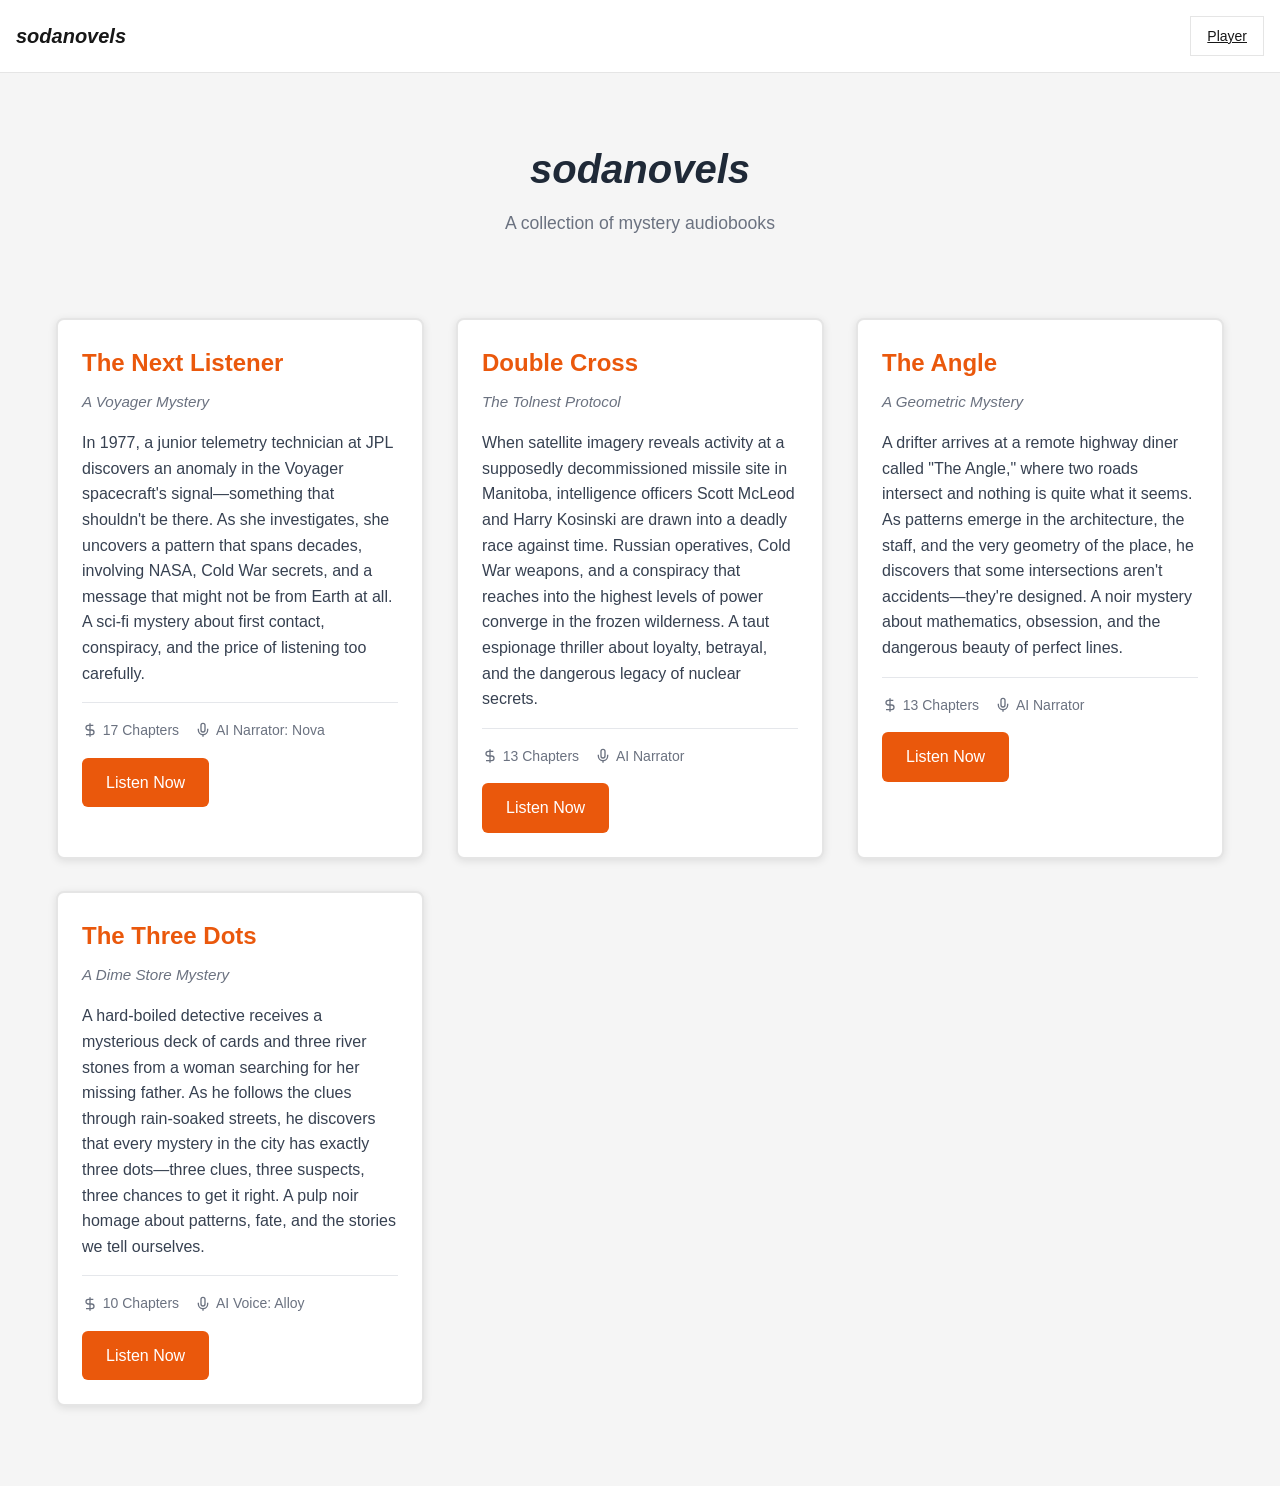
==== anthology.html @ 6e31893e "Add 'The Angle' audiobook and anthology page Introduced 'The Angle' as a new audiobook with supporti" ====
<!DOCTYPE html>
<html lang="en">

<head>
  <meta charset="UTF-8">
  <meta name="viewport" content="width=device-width, initial-scale=1.0">
  <meta name="description" content="sodanovels Anthology - A collection of mystery audiobooks">
  <title>sodanovels Anthology</title>
  <link rel="stylesheet" href="styles.css">
  <style>
    .anthology-container {
      max-width: 1200px;
      margin: 0 auto;
      padding: 2rem 1rem;
    }

    .anthology-header {
      text-align: center;
      margin-bottom: 3rem;
      padding: 2rem 0;
    }

    .anthology-header h1 {
      font-size: 2.5rem;
      font-style: italic;
      color: var(--text-color, #1f2937);
      margin-bottom: 0.5rem;
    }

    .anthology-header p {
      font-size: 1.1rem;
      color: var(--text-muted, #6b7280);
    }

    .books-grid {
      display: grid;
      grid-template-columns: repeat(auto-fit, minmax(300px, 1fr));
      gap: 2rem;
      margin-bottom: 3rem;
    }

    .book-card {
      background: white;
      border-radius: 8px;
      padding: 1.5rem;
      box-shadow: 0 2px 8px rgba(0, 0, 0, 0.1);
      transition: transform 0.2s, box-shadow 0.2s;
      cursor: pointer;
    }

    .book-card:hover {
      transform: translateY(-4px);
      box-shadow: 0 4px 16px rgba(0, 0, 0, 0.15);
    }

    .book-card h2 {
      font-size: 1.5rem;
      margin-bottom: 0.5rem;
      color: #ea580c;
    }

    .book-card .subtitle {
      font-style: italic;
      color: #6b7280;
      margin-bottom: 1rem;
      font-size: 0.95rem;
    }

    .book-card .summary {
      line-height: 1.6;
      color: #374151;
      margin-bottom: 1rem;
    }

    .book-card .metadata {
      display: flex;
      gap: 1rem;
      flex-wrap: wrap;
      margin-bottom: 1rem;
      padding-top: 1rem;
      border-top: 1px solid #e5e7eb;
    }

    .metadata-item {
      display: flex;
      align-items: center;
      gap: 0.3rem;
      font-size: 0.875rem;
      color: #6b7280;
    }

    .metadata-item svg {
      width: 16px;
      height: 16px;
    }

    .listen-btn {
      display: inline-block;
      background: #ea580c;
      color: white;
      padding: 0.75rem 1.5rem;
      border-radius: 6px;
      text-decoration: none;
      font-weight: 500;
      transition: background 0.2s;
    }

    .listen-btn:hover {
      background: #c2410c;
    }

    @media (max-width: 768px) {
      .anthology-header h1 {
        font-size: 2rem;
      }

      .books-grid {
        grid-template-columns: 1fr;
      }
    }
  </style>
</head>

<body>
  <header class="header">
    <div class="container">
      <h1 class="logo"><span class="italic">sodanovels</span></h1>
      <div class="header-actions">
        <a href="index.html" class="btn btn-ghost">Player</a>
      </div>
    </div>
  </header>

  <main class="anthology-container">
    <div class="anthology-header">
      <h1>sodanovels</h1>
      <p>A collection of mystery audiobooks</p>
    </div>

    <div class="books-grid">
      <!-- The Next Listener -->
      <div class="book-card" onclick="window.location.href='?book=the-next-listener'">
        <h2>The Next Listener</h2>
        <p class="subtitle">A Voyager Mystery</p>
        <p class="summary">
          In 1977, a junior telemetry technician at JPL discovers an anomaly in the Voyager spacecraft's signal—something that shouldn't be there. As she investigates, she uncovers a pattern that spans decades, involving NASA, Cold War secrets, and a message that might not be from Earth at all. A sci-fi mystery about first contact, conspiracy, and the price of listening too carefully.
        </p>
        <div class="metadata">
          <span class="metadata-item">
            <svg viewBox="0 0 24 24" fill="none" stroke="currentColor" stroke-width="2">
              <path d="M12 2v20M17 5H9.5a3.5 3.5 0 0 0 0 7h5a3.5 3.5 0 0 1 0 7H6"></path>
            </svg>
            17 Chapters
          </span>
          <span class="metadata-item">
            <svg viewBox="0 0 24 24" fill="none" stroke="currentColor" stroke-width="2">
              <path d="M12 2a3 3 0 0 0-3 3v7a3 3 0 0 0 6 0V5a3 3 0 0 0-3-3Z"></path>
              <path d="M19 10v2a7 7 0 0 1-14 0v-2"></path>
              <line x1="12" y1="19" x2="12" y2="22"></line>
            </svg>
            AI Narrator: Nova
          </span>
        </div>
        <a href="?book=the-next-listener" class="listen-btn" onclick="event.stopPropagation()">Listen Now</a>
      </div>

      <!-- Double Cross -->
      <div class="book-card" onclick="window.location.href='?book=double-cross'">
        <h2>Double Cross</h2>
        <p class="subtitle">The Tolnest Protocol</p>
        <p class="summary">
          When satellite imagery reveals activity at a supposedly decommissioned missile site in Manitoba, intelligence officers Scott McLeod and Harry Kosinski are drawn into a deadly race against time. Russian operatives, Cold War weapons, and a conspiracy that reaches into the highest levels of power converge in the frozen wilderness. A taut espionage thriller about loyalty, betrayal, and the dangerous legacy of nuclear secrets.
        </p>
        <div class="metadata">
          <span class="metadata-item">
            <svg viewBox="0 0 24 24" fill="none" stroke="currentColor" stroke-width="2">
              <path d="M12 2v20M17 5H9.5a3.5 3.5 0 0 0 0 7h5a3.5 3.5 0 0 1 0 7H6"></path>
            </svg>
            13 Chapters
          </span>
          <span class="metadata-item">
            <svg viewBox="0 0 24 24" fill="none" stroke="currentColor" stroke-width="2">
              <path d="M12 2a3 3 0 0 0-3 3v7a3 3 0 0 0 6 0V5a3 3 0 0 0-3-3Z"></path>
              <path d="M19 10v2a7 7 0 0 1-14 0v-2"></path>
              <line x1="12" y1="19" x2="12" y2="22"></line>
            </svg>
            AI Narrator
          </span>
        </div>
        <a href="?book=double-cross" class="listen-btn" onclick="event.stopPropagation()">Listen Now</a>
      </div>

      <!-- The Angle -->
      <div class="book-card" onclick="window.location.href='?book=the-angle'">
        <h2>The Angle</h2>
        <p class="subtitle">A Geometric Mystery</p>
        <p class="summary">
          A drifter arrives at a remote highway diner called "The Angle," where two roads intersect and nothing is quite what it seems. As patterns emerge in the architecture, the staff, and the very geometry of the place, he discovers that some intersections aren't accidents—they're designed. A noir mystery about mathematics, obsession, and the dangerous beauty of perfect lines.
        </p>
        <div class="metadata">
          <span class="metadata-item">
            <svg viewBox="0 0 24 24" fill="none" stroke="currentColor" stroke-width="2">
              <path d="M12 2v20M17 5H9.5a3.5 3.5 0 0 0 0 7h5a3.5 3.5 0 0 1 0 7H6"></path>
            </svg>
            13 Chapters
          </span>
          <span class="metadata-item">
            <svg viewBox="0 0 24 24" fill="none" stroke="currentColor" stroke-width="2">
              <path d="M12 2a3 3 0 0 0-3 3v7a3 3 0 0 0 6 0V5a3 3 0 0 0-3-3Z"></path>
              <path d="M19 10v2a7 7 0 0 1-14 0v-2"></path>
              <line x1="12" y1="19" x2="12" y2="22"></line>
            </svg>
            AI Narrator
          </span>
        </div>
        <a href="?book=the-angle" class="listen-btn" onclick="event.stopPropagation()">Listen Now</a>
      </div>

      <!-- The Three Dots -->
      <div class="book-card" onclick="window.location.href='?book=the-three-dots'">
        <h2>The Three Dots</h2>
        <p class="subtitle">A Dime Store Mystery</p>
        <p class="summary">
          A hard-boiled detective receives a mysterious deck of cards and three river stones from a woman searching for her missing father. As he follows the clues through rain-soaked streets, he discovers that every mystery in the city has exactly three dots—three clues, three suspects, three chances to get it right. A pulp noir homage about patterns, fate, and the stories we tell ourselves.
        </p>
        <div class="metadata">
          <span class="metadata-item">
            <svg viewBox="0 0 24 24" fill="none" stroke="currentColor" stroke-width="2">
              <path d="M12 2v20M17 5H9.5a3.5 3.5 0 0 0 0 7h5a3.5 3.5 0 0 1 0 7H6"></path>
            </svg>
            10 Chapters
          </span>
          <span class="metadata-item">
            <svg viewBox="0 0 24 24" fill="none" stroke="currentColor" stroke-width="2">
              <path d="M12 2a3 3 0 0 0-3 3v7a3 3 0 0 0 6 0V5a3 3 0 0 0-3-3Z"></path>
              <path d="M19 10v2a7 7 0 0 1-14 0v-2"></path>
              <line x1="12" y1="19" x2="12" y2="22"></line>
            </svg>
            AI Voice: Alloy
          </span>
        </div>
        <a href="?book=the-three-dots" class="listen-btn" onclick="event.stopPropagation()">Listen Now</a>
      </div>
    </div>
  </main>

  <script>
    // PWA Registration
    if ('serviceWorker' in navigator) {
      window.addEventListener('load', () => {
        navigator.serviceWorker.register('/service-worker.js')
          .then((registration) => {
            console.log('Service Worker registered:', registration.scope);
          })
          .catch((error) => {
            console.log('Service Worker registration failed:', error);
          });
      });
    }
  </script>
</body>

</html>
---- styles.css ----
* {
  box-sizing: border-box;
  margin: 0;
  padding: 0;
}

.hidden {
  display: none !important;
}

:root {
  --color-bg: #f5f5f5;
  --color-surface: #ffffff;
  --color-border: #e5e5e5;
  --color-text: #171717;
  --color-text-muted: #737373;
  --color-primary: #ea580c;
  --color-primary-hover: #c2410c;
  --sidebar-width: 320px;
}

body {
  font-family: -apple-system, BlinkMacSystemFont, 'Segoe UI', 'Roboto', 'Helvetica', 'Arial', sans-serif;
  font-size: 16px;
  line-height: 1.6;
  color: var(--color-text);
  background: var(--color-bg);
  overflow-x: hidden;
}

.italic {
  font-style: italic;
}

/* Header */
.header {
  background: var(--color-surface);
  border-bottom: 1px solid var(--color-border);
  padding: 1rem;
  position: sticky;
  top: 0;
  z-index: 100;
}

.header .container {
  display: flex;
  align-items: center;
  justify-content: space-between;
  gap: 1rem;
  max-width: 1400px;
  margin: 0 auto;
}

.sidebar-toggle-header {
  display: none;
  padding: 0.5rem;
  border: 1px solid var(--color-border);
  background: var(--color-surface);
  cursor: pointer;
  transition: background 0.2s;
}

.sidebar-toggle-header:hover {
  background: var(--color-bg);
}

@media (max-width: 1024px) {
  .sidebar-toggle-header {
    display: flex;
    align-items: center;
    justify-content: center;
  }

  .header .container {
    gap: 0.75rem;
  }
}

.logo {
  font-size: 1.25rem;
  font-weight: 600;
  flex: 1;
  min-width: 0;
  overflow: hidden;
  text-overflow: ellipsis;
  white-space: nowrap;
}

@media (max-width: 640px) {
  .logo {
    font-size: 1rem;
  }
}

.header-actions {
  display: flex;
  gap: 0.5rem;
}

/* Buttons */
.btn {
  display: inline-flex;
  align-items: center;
  gap: 0.5rem;
  padding: 0.5rem 1rem;
  border: 1px solid var(--color-border);
  background: var(--color-surface);
  color: var(--color-text);
  font-size: 0.875rem;
  font-weight: 500;
  cursor: pointer;
  transition: background 0.2s;
  white-space: nowrap;
}

.btn:hover {
  background: var(--color-bg);
}

.btn-secondary {
  background: #171717;
  color: white;
  border-color: #262626;
}

.btn-secondary:hover {
  background: #262626;
}

.btn-ghost {
  background: transparent;
}

.btn .icon {
  display: inline-flex;
  align-items: center;
  flex-shrink: 0;
}

.btn .text {
  display: inline;
}

@media (max-width: 640px) {
  .btn .text {
    display: none;
  }

  .btn {
    padding: 0.5rem;
  }
}

/* Main Layout */
.main {
  display: flex;
  position: relative;
  height: calc(100vh - 60px);
  max-width: 1400px;
  margin: 0 auto;
}

/* Sidebar */
.sidebar {
  width: var(--sidebar-width);
  background: var(--color-surface);
  border-right: 1px solid var(--color-border);
  overflow-y: auto;
  flex-shrink: 0;
  transition: transform 0.3s ease;
}

.sidebar-close {
  display: none;
}

.book-info {
  padding: 1.5rem;
  border-bottom: 1px solid var(--color-border);
}

.book-info h2 {
  font-size: 1.25rem;
  margin-bottom: 0.25rem;
}

.book-info p {
  font-size: 0.875rem;
  color: var(--color-text-muted);
}

.chapter-list {
  list-style: none;
}

.chapter-item {
  padding: 0.75rem 1.5rem;
  border-bottom: 1px solid var(--color-border);
  cursor: pointer;
  transition: background 0.2s;
  display: flex;
  justify-content: space-between;
  align-items: center;
}

.chapter-item:hover {
  background: var(--color-bg);
}

.chapter-item.active {
  background: #fed7aa;
  border-left: 3px solid var(--color-primary);
}


.chapter-title {
  font-weight: 500;
  font-size: 0.875rem;
}

@media (max-width: 1024px) {
  .sidebar {
    position: fixed;
    top: 0;
    left: 0;
    height: 100vh;
    z-index: 200;
    transform: translateX(-100%);
    box-shadow: 2px 0 8px rgba(0, 0, 0, 0.1);
  }

  .sidebar.open {
    transform: translateX(0);
  }

  .sidebar-close {
    display: flex;
    align-items: center;
    justify-content: flex-end;
    gap: 0.5rem;
    width: 100%;
    padding: 1rem;
    border: none;
    border-bottom: 1px solid var(--color-border);
    background: var(--color-surface);
    cursor: pointer;
    font-size: 0.875rem;
  }
}

/* Reader */
.reader {
  flex: 1;
  display: flex;
  flex-direction: column;
  overflow: hidden;
  background: var(--color-surface);
}

.reader-content {
  flex: 1;
  overflow-y: auto;
  padding: 2rem;
  max-width: 800px;
  margin: 0 auto;
  width: 100%;
}

#chapterTitle {
  font-size: 2rem;
  margin-bottom: 1.5rem;
  line-height: 1.2;
}

.chapter-text {
  font-size: 1.125rem;
  line-height: 1.8;
  color: #404040;
}

.chapter-text p {
  margin-bottom: 1.5rem;
}

.chapter-text h1,
.chapter-text h2,
.chapter-text h3,
.chapter-text h4,
.chapter-text h5,
.chapter-text h6 {
  font-weight: 600;
  margin-top: 2em;
  margin-bottom: 0.75em;
  line-height: 1.3;
  color: #262626;
}

.chapter-text h1 {
  font-size: 2em;
}

.chapter-text h2 {
  font-size: 1.5em;
}

.chapter-text h3 {
  font-size: 1.25em;
}

.chapter-text h4 {
  font-size: 1.1em;
}

.chapter-text h5 {
  font-size: 1em;
  font-weight: 600;
}

.chapter-text h6 {
  font-size: 0.9em;
  font-weight: 600;
}

.chapter-text strong {
  font-weight: 600;
  color: #262626;
}

.chapter-text em {
  font-style: italic;
}

.chapter-text a {
  color: var(--color-primary);
  text-decoration: underline;
}

.chapter-text a:hover {
  color: var(--color-primary-dark);
}

.chapter-text ul {
  margin-left: 1.5rem;
  margin-bottom: 1.5rem;
}

@media (max-width: 768px) {
  .reader-content {
    padding: 1rem;
  }

  #chapterTitle {
    font-size: 1.5rem;
  }

  .chapter-text {
    font-size: 1rem;
  }
}

/* Audio Controls */
.audio-controls {
  border-top: 2px solid var(--color-border);
  background: var(--color-surface);
  padding: 1.5rem;
  box-shadow: 0 -2px 8px rgba(0, 0, 0, 0.05);
}

.controls-top {
  margin-bottom: 1rem;
}

.progress-bar {
  position: relative;
  width: 100%;
  height: 6px;
  background: #e5e5e5;
  cursor: pointer;
  margin-bottom: 0.5rem;
  touch-action: none;
  user-select: none;
  -webkit-user-select: none;
}

.progress-fill {
  position: absolute;
  left: 0;
  top: 0;
  height: 100%;
  background: var(--color-primary);
  transition: width 0.1s;
}

.progress-handle {
  position: absolute;
  top: 50%;
  transform: translate(-50%, -50%);
  width: 14px;
  height: 14px;
  background: var(--color-primary);
  cursor: pointer;
  border-radius: 50%;
  /* Make it round typically */
  transition: transform 0.1s;
}

.progress-bar:hover .progress-handle {
  transform: translate(-50%, -50%) scale(1.2);
}

.time-display {
  display: flex;
  justify-content: space-between;
  font-size: 0.75rem;
  color: var(--color-text-muted);
}

.controls-bottom {
  display: flex;
  align-items: center;
  justify-content: center;
  gap: 1rem;
  margin-bottom: 1rem;
}

.controls-left,
.controls-right {
  display: flex;
  gap: 0.5rem;
}

.control-btn {
  display: flex;
  align-items: center;
  justify-content: center;
  width: 48px;
  height: 48px;
  border: 1px solid var(--color-border);
  background: var(--color-surface);
  cursor: pointer;
  transition: all 0.2s;
  position: relative;
}

.control-btn:hover {
  background: var(--color-bg);
  transform: scale(1.05);
}

.control-btn:disabled {
  opacity: 0.3;
  cursor: not-allowed;
}

.play-btn {
  width: 64px;
  height: 64px;
  background: var(--color-primary);
  color: white;
  border-color: var(--color-primary);
}

.play-btn:hover {
  background: var(--color-primary-hover);
}

.skip-label {
  position: absolute;
  bottom: -2px;
  font-size: 0.625rem;
  font-weight: 600;
}

.controls-extra {
  display: flex;
  align-items: center;
  justify-content: space-between;
  flex-direction: row;
  flex-wrap: nowrap;
  padding-top: 0.5rem;
  border-top: 1px solid var(--color-border);
  font-size: 0.875rem;
}

.playback-rate {
  display: flex;
  align-items: center;
  gap: 0.5rem;
}

.playback-rate select {
  padding: 0.25rem 0.5rem;
  border: 1px solid var(--color-border);
  background: var(--color-surface);
  cursor: pointer;
}

.playback-rate label {
  display: flex;
  align-items: center;
  gap: 0.25rem;
}

.chapter-info {
  color: var(--color-text-muted);
}

@media (max-width: 640px) {
  .audio-controls {
    padding: 1rem;
  }

  .control-btn {
    width: 40px;
    height: 40px;
  }

  .play-btn {
    width: 56px;
    height: 56px;
  }
}

/* Modal */
.modal {
  position: fixed;
  inset: 0;
  z-index: 300;
  display: flex;
  align-items: center;
  justify-content: center;
  padding: 1rem;
}

.modal.hidden {
  display: none;
}

.modal-overlay {
  position: absolute;
  inset: 0;
  background: rgba(0, 0, 0, 0.5);
}

.modal-content {
  position: relative;
  background: var(--color-surface);
  border: 2px solid var(--color-border);
  max-width: 600px;
  width: 100%;
  max-height: 80vh;
  overflow: hidden;
  display: flex;
  flex-direction: column;
}

.modal-header {
  display: flex;
  align-items: center;
  justify-content: space-between;
  padding: 1rem 1.5rem;
  border-bottom: 1px solid var(--color-border);
}

.modal-header h2 {
  font-size: 1.25rem;
}

.modal-close {
  width: 2rem;
  height: 2rem;
  border: none;
  background: transparent;
  font-size: 1.5rem;
  cursor: pointer;
  line-height: 1;
}

.modal-body {
  padding: 1.5rem;
  overflow-y: auto;
}

.book-list {
  display: flex;
  flex-direction: column;
  gap: 1rem;
}

.book-card {
  padding: 1.5rem;
  border: 2px solid var(--color-border);
  background: var(--color-surface);
  cursor: pointer;
  transition: all 0.2s;
}

.book-card:hover {
  border-color: var(--color-primary);
  transform: translateY(-2px);
  box-shadow: 0 4px 12px rgba(0, 0, 0, 0.1);
}

.book-card h3 {
  font-size: 1.25rem;
  margin-bottom: 0.5rem;
}

.book-card p {
  color: var(--color-text-muted);
  margin-bottom: 0.5rem;
}

.book-meta {
  display: flex;
  gap: 1rem;
  font-size: 0.875rem;
  color: var(--color-text-muted);
}

/* Toast */
.toast {
  position: fixed;
  bottom: 2rem;
  left: 50%;
  transform: translateX(-50%);
  padding: 1rem 2rem;
  background: #171717;
  color: white;
  border: 1px solid #262626;
  box-shadow: 0 4px 12px rgba(0, 0, 0, 0.2);
  z-index: 400;
  animation: slideUp 0.3s ease;
}

.toast.hidden {
  display: none;
}

@keyframes slideUp {
  from {
    transform: translateX(-50%) translateY(100px);
    opacity: 0;
  }

  to {
    transform: translateX(-50%) translateY(0);
    opacity: 1;
  }
}

/* Loading State */
.loading {
  display: flex;
  align-items: center;
  justify-content: center;
  padding: 2rem;
  color: var(--color-text-muted);
}

/* PWA Install Prompt */
.install-prompt {
  position: fixed;
  bottom: 0;
  left: 0;
  right: 0;
  background: linear-gradient(135deg, var(--color-primary) 0%, #c2410c 100%);
  color: white;
  padding: 1rem;
  box-shadow: 0 -4px 12px rgba(0, 0, 0, 0.2);
  z-index: 500;
  animation: slideInUp 0.3s ease;
}

.install-prompt.hidden {
  display: none;
}

.install-content {
  max-width: 800px;
  margin: 0 auto;
  display: flex;
  align-items: center;
  justify-content: space-between;
  gap: 1rem;
}

.install-content svg {
  flex-shrink: 0;
}

.install-content p {
  margin: 0;
  flex: 1;
  font-weight: 500;
}

.install-actions {
  display: flex;
  gap: 0.5rem;
  flex-shrink: 0;
}

.install-prompt .btn {
  background: white;
  color: var(--color-primary);
  border-color: white;
  white-space: nowrap;
}

.install-prompt .btn:hover {
  background: rgba(255, 255, 255, 0.9);
}

.install-prompt .btn-ghost {
  background: transparent;
  color: white;
  border-color: white;
}

.install-prompt .btn-ghost:hover {
  background: rgba(255, 255, 255, 0.1);
}

@media (max-width: 640px) {
  .install-content {
    flex-direction: column;
    text-align: center;
  }

  .install-actions {
    width: 100%;
    flex-direction: column;
  }

  .install-actions .btn {
    width: 100%;
  }
}

@keyframes slideInUp {
  from {
    transform: translateY(100%);
  }

  to {
    transform: translateY(0);
  }
}

/* PWA Splash Screen Styles */
@media (display-mode: standalone) {
  body {
    user-select: none;
    -webkit-user-select: none;
    -webkit-touch-callout: none;
  }

  /* Hide install prompt when running as PWA */
  .install-prompt {
    display: none !important;
  }
}
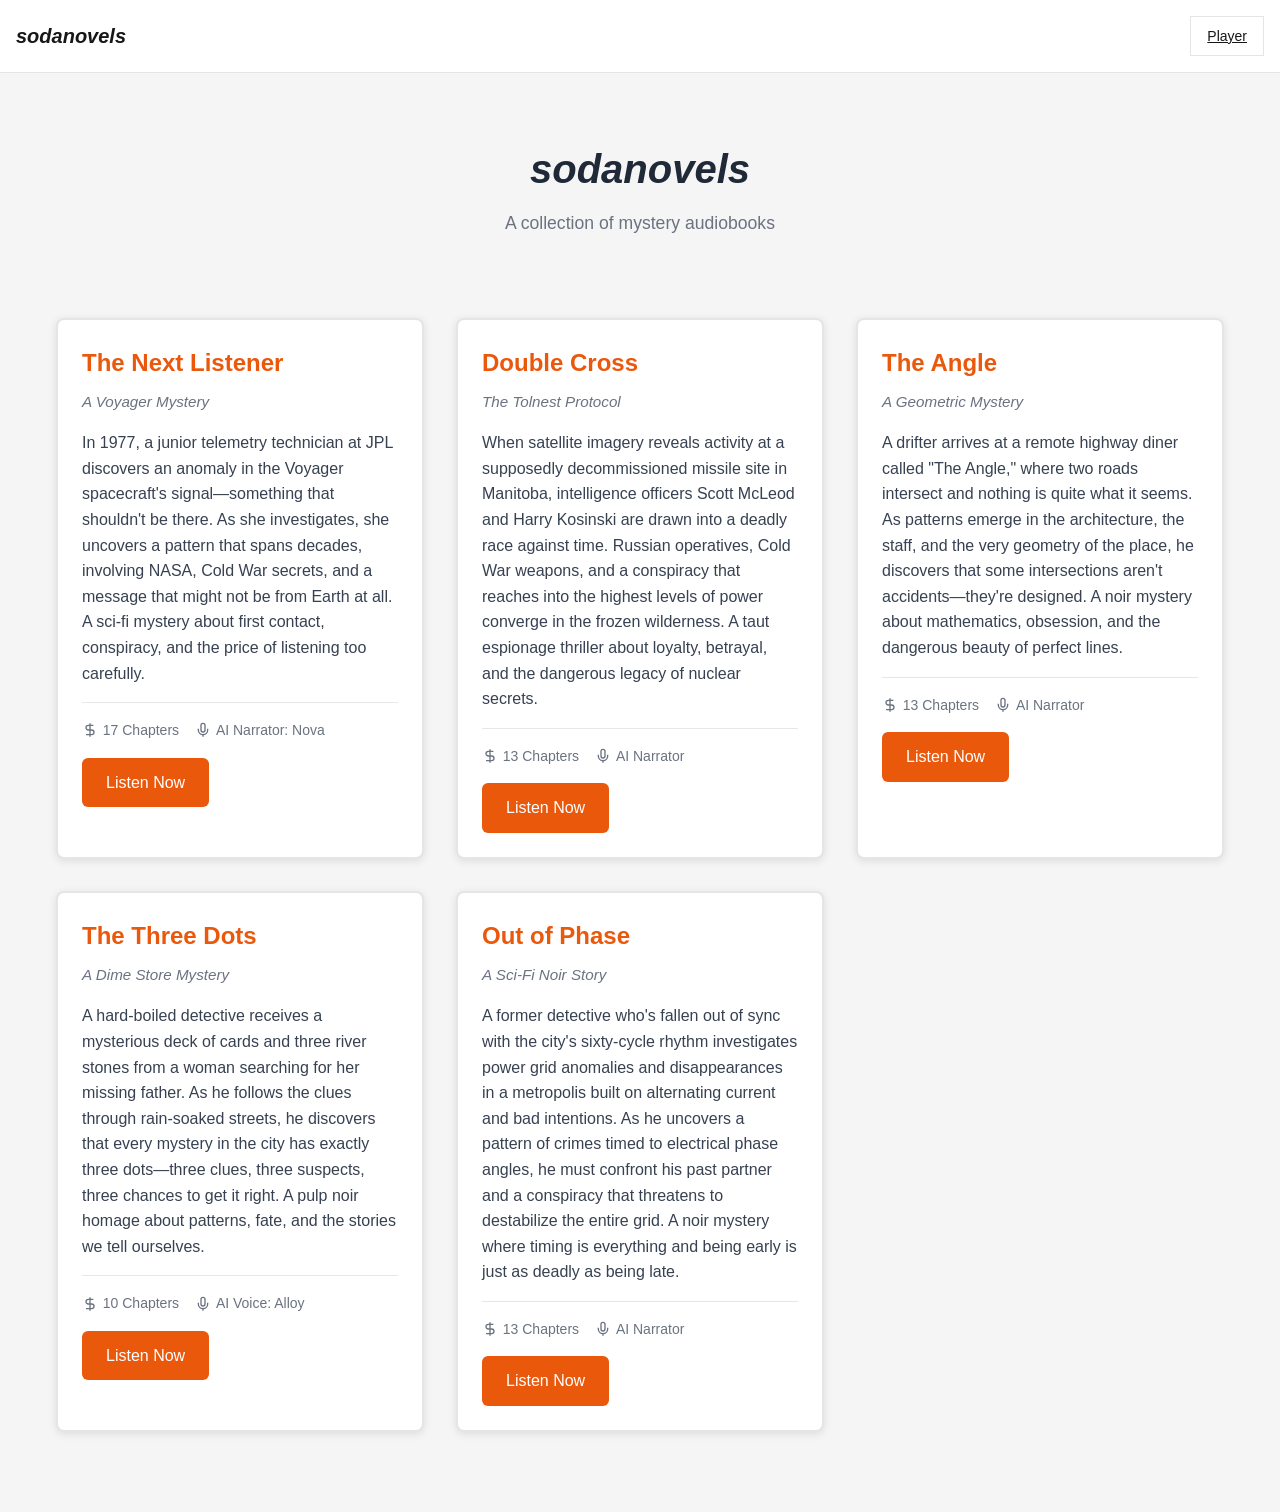
==== commit b3721871: "commit: out of phase" ====
--- a/anthology.html
+++ b/anthology.html
@@ -126,7 +126,7 @@
     <div class="container">
       <h1 class="logo"><span class="italic">sodanovels</span></h1>
       <div class="header-actions">
-        <a href="index.html" class="btn btn-ghost">Player</a>
+        <a href="/" class="btn btn-ghost">Player</a>
       </div>
     </div>
   </header>
@@ -139,7 +139,7 @@
 
     <div class="books-grid">
       <!-- The Next Listener -->
-      <div class="book-card" onclick="window.location.href='?book=the-next-listener'">
+      <div class="book-card" onclick="window.location.href='/?book=the-next-listener'">
         <h2>The Next Listener</h2>
         <p class="subtitle">A Voyager Mystery</p>
         <p class="summary">
@@ -161,11 +161,11 @@
             AI Narrator: Nova
           </span>
         </div>
-        <a href="?book=the-next-listener" class="listen-btn" onclick="event.stopPropagation()">Listen Now</a>
+        <a href="/?book=the-next-listener" class="listen-btn" onclick="event.stopPropagation()">Listen Now</a>
       </div>
 
       <!-- Double Cross -->
-      <div class="book-card" onclick="window.location.href='?book=double-cross'">
+      <div class="book-card" onclick="window.location.href='/?book=double-cross'">
         <h2>Double Cross</h2>
         <p class="subtitle">The Tolnest Protocol</p>
         <p class="summary">
@@ -187,11 +187,11 @@
             AI Narrator
           </span>
         </div>
-        <a href="?book=double-cross" class="listen-btn" onclick="event.stopPropagation()">Listen Now</a>
+        <a href="/?book=double-cross" class="listen-btn" onclick="event.stopPropagation()">Listen Now</a>
       </div>
 
       <!-- The Angle -->
-      <div class="book-card" onclick="window.location.href='?book=the-angle'">
+      <div class="book-card" onclick="window.location.href='/?book=the-angle'">
         <h2>The Angle</h2>
         <p class="subtitle">A Geometric Mystery</p>
         <p class="summary">
@@ -213,11 +213,11 @@
             AI Narrator
           </span>
         </div>
-        <a href="?book=the-angle" class="listen-btn" onclick="event.stopPropagation()">Listen Now</a>
+        <a href="/?book=the-angle" class="listen-btn" onclick="event.stopPropagation()">Listen Now</a>
       </div>
 
       <!-- The Three Dots -->
-      <div class="book-card" onclick="window.location.href='?book=the-three-dots'">
+      <div class="book-card" onclick="window.location.href='/?book=the-three-dots'">
         <h2>The Three Dots</h2>
         <p class="subtitle">A Dime Store Mystery</p>
         <p class="summary">
@@ -239,7 +239,33 @@
             AI Voice: Alloy
           </span>
         </div>
-        <a href="?book=the-three-dots" class="listen-btn" onclick="event.stopPropagation()">Listen Now</a>
+        <a href="/?book=the-three-dots" class="listen-btn" onclick="event.stopPropagation()">Listen Now</a>
+      </div>
+
+      <!-- Out of Phase -->
+      <div class="book-card" onclick="window.location.href='/?book=out-of-phase'">
+        <h2>Out of Phase</h2>
+        <p class="subtitle">A Sci-Fi Noir Story</p>
+        <p class="summary">
+          A former detective who's fallen out of sync with the city's sixty-cycle rhythm investigates power grid anomalies and disappearances in a metropolis built on alternating current and bad intentions. As he uncovers a pattern of crimes timed to electrical phase angles, he must confront his past partner and a conspiracy that threatens to destabilize the entire grid. A noir mystery where timing is everything and being early is just as deadly as being late.
+        </p>
+        <div class="metadata">
+          <span class="metadata-item">
+            <svg viewBox="0 0 24 24" fill="none" stroke="currentColor" stroke-width="2">
+              <path d="M12 2v20M17 5H9.5a3.5 3.5 0 0 0 0 7h5a3.5 3.5 0 0 1 0 7H6"></path>
+            </svg>
+            13 Chapters
+          </span>
+          <span class="metadata-item">
+            <svg viewBox="0 0 24 24" fill="none" stroke="currentColor" stroke-width="2">
+              <path d="M12 2a3 3 0 0 0-3 3v7a3 3 0 0 0 6 0V5a3 3 0 0 0-3-3Z"></path>
+              <path d="M19 10v2a7 7 0 0 1-14 0v-2"></path>
+              <line x1="12" y1="19" x2="12" y2="22"></line>
+            </svg>
+            AI Narrator
+          </span>
+        </div>
+        <a href="/?book=out-of-phase" class="listen-btn" onclick="event.stopPropagation()">Listen Now</a>
       </div>
     </div>
   </main>
